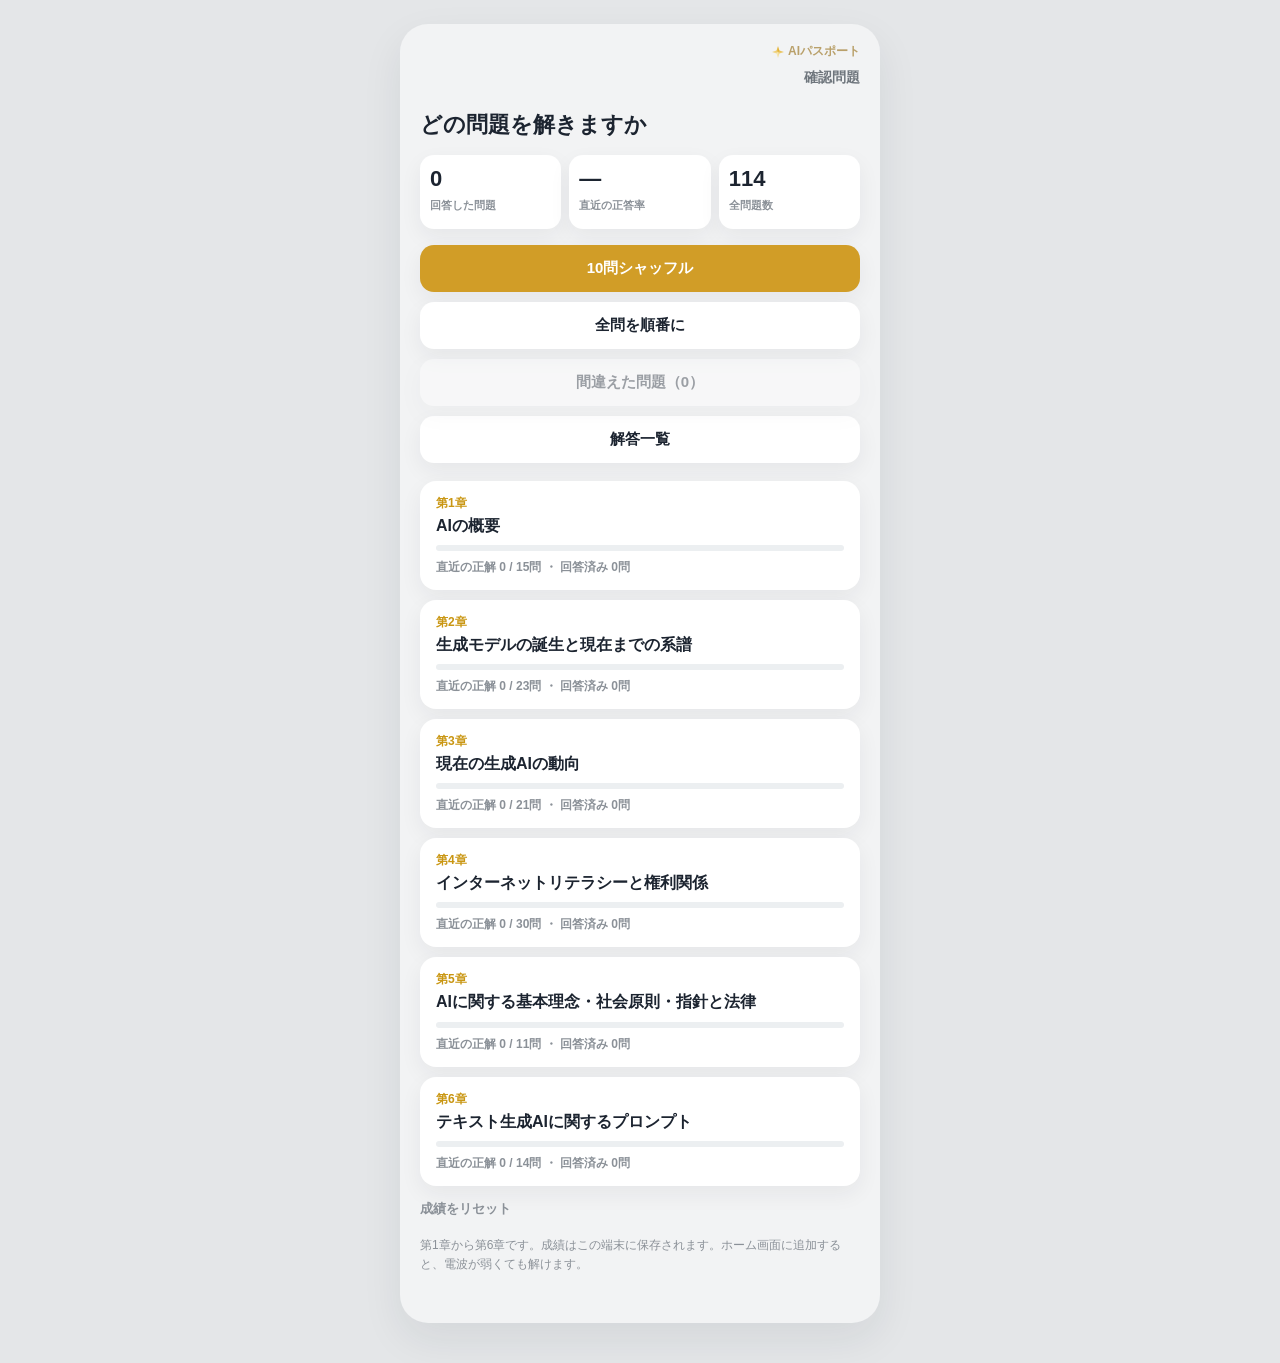
==== index.html @ b7fc62f2 "Add a phone-ready quiz so it can be opened away from the computer. Co-authored-by: Cursor <cursorage" ====
<!DOCTYPE html>
<html lang="ja">
<head>
  <meta charset="UTF-8">
  <meta name="viewport" content="width=device-width, initial-scale=1, viewport-fit=cover">
  <meta name="theme-color" content="#c98c00">
  <meta name="apple-mobile-web-app-capable" content="yes">
  <meta name="mobile-web-app-capable" content="yes">
  <meta name="apple-mobile-web-app-status-bar-style" content="default">
  <meta name="apple-mobile-web-app-title" content="AIパスポート">
  <title>AIパスポート 確認問題</title>
  <link rel="manifest" href="manifest.json">
  <link rel="apple-touch-icon" href="icon-180.png">
  <link rel="stylesheet" href="css/style.css">
</head>
<body>
  <div class="app" id="app"></div>
  <script src="js/questions.js"></script>
  <script src="js/app.js"></script>
</body>
</html>
---- css/style.css ----
:root {
  --bg: #f2f3f4;
  --ink: #1c2430;
  --muted: #8b9198;
  --gold: #d19d27;
  --gold-deep: #c99612;
  --pill: #e3b133;
  --card: #fff;
  --dim: #d5d8dc;
  --ok: #2f9e44;
  --ng: #c4523a;
  --shadow: 0 8px 22px rgba(28, 36, 48, 0.06);
}

* { box-sizing: border-box; }

html, body {
  margin: 0;
  min-height: 100%;
}

body {
  font-family: "Hiragino Sans", "Hiragino Kaku Gothic ProN", "Yu Gothic", sans-serif;
  color: var(--ink);
  background: #e4e6e8;
  line-height: 1.6;
}

button { font-family: inherit; cursor: pointer; }

.screen {
  width: min(480px, 100%);
  min-height: 100vh;
  margin: 0 auto;
  background: var(--bg);
  padding: 16px 20px 36px;
}

.drill-head {
  display: flex;
  align-items: flex-start;
  justify-content: space-between;
  gap: 12px;
  min-height: 48px;
}

.close {
  width: 42px;
  height: 42px;
  border: 0;
  border-radius: 50%;
  background: #fff;
  color: #9aa1a8;
  font-size: 22px;
  line-height: 1;
  box-shadow: 0 4px 14px rgba(28, 36, 48, 0.08);
  flex: none;
}

.series { text-align: right; margin-left: auto; }

.kicker {
  display: inline-flex;
  align-items: center;
  gap: 4px;
  color: #b9a06a;
  font-size: 12px;
  font-weight: 700;
}

.spark {
  width: 12px;
  height: 12px;
  background: conic-gradient(from 20deg, #e3b133, #f6e7b2, #e3b133);
  clip-path: polygon(50% 0, 62% 38%, 100% 50%, 62% 62%, 50% 100%, 38% 62%, 0 50%, 38% 38%);
}

.series-name {
  color: #6e757c;
  font-size: 14px;
  font-weight: 700;
}

.qcount {
  display: flex;
  align-items: baseline;
  gap: 8px;
  margin: 18px 0 12px;
}

.qpill {
  background: var(--pill);
  color: #fff;
  font-weight: 800;
  font-size: 15px;
  border-radius: 8px;
  padding: 2px 8px 3px;
  letter-spacing: 0.02em;
}

.qtotal {
  font-weight: 800;
  font-size: 16px;
}

.prompt {
  margin: 0;
  font-size: 22px;
  font-weight: 800;
  line-height: 1.55;
  letter-spacing: 0.01em;
}

.hint {
  display: flex;
  align-items: center;
  gap: 6px;
  margin: 14px 0 18px;
  color: #a0a6ad;
  font-size: 13px;
}

.hint i {
  width: 16px;
  height: 16px;
  border: 1.5px solid #c5ccd2;
  border-radius: 50%;
  display: inline-grid;
  place-items: center;
  font-style: normal;
  font-size: 11px;
  font-weight: 700;
  color: #aeb6bd;
}

.choices {
  display: grid;
  grid-template-columns: 1fr 1fr;
  gap: 14px;
}

.choice {
  position: relative;
  background: var(--card);
  border: 2px solid transparent;
  border-radius: 22px;
  box-shadow: var(--shadow);
  padding: 22px 10px 16px;
  color: var(--ink);
}

.choice:hover:not(:disabled) { transform: translateY(-1px); }

.choice:disabled { cursor: default; }

.symbol {
  width: 92px;
  height: 92px;
  margin: 0 auto 12px;
  border-radius: 50%;
  background: var(--gold);
  display: grid;
  place-items: center;
  position: relative;
}

.ring {
  width: 40px;
  height: 40px;
  border: 4px solid #fff;
  border-radius: 50%;
}

.cross { position: relative; }

.cross b {
  position: absolute;
  width: 36px;
  height: 5px;
  border-radius: 4px;
  background: #fff;
  left: 50%;
  top: 50%;
}

.cross b:first-child { transform: translate(-50%, -50%) rotate(45deg); }
.cross b:last-child { transform: translate(-50%, -50%) rotate(-45deg); }

.choice-label {
  display: block;
  font-size: 15px;
  font-weight: 800;
}

.choice.is-dim .symbol { background: var(--dim); }
.choice.is-dim .choice-label { color: #c5c9ce; }
.choice.is-picked { border-color: var(--gold); }

.badge {
  display: none;
  position: absolute;
  top: -8px;
  right: -8px;
  width: 28px;
  height: 28px;
  border-radius: 50%;
  background: #fff;
  box-shadow: 0 2px 8px rgba(28, 36, 48, 0.12);
  place-items: center;
}

.choice.is-picked .badge { display: grid; }

.badge svg { display: block; }

.feedback {
  margin: 22px -20px 0;
  padding: 8px 20px 8px;
  background: linear-gradient(#f6f3ee, #f3efe8 40%, #f2f3f4);
}

.verdict {
  display: flex;
  align-items: center;
  gap: 8px;
  font-size: 20px;
  font-weight: 800;
  margin: 4px 0 12px;
}

.verdict.good { color: var(--ok); }
.verdict.bad { color: var(--ng); }

.vmark {
  width: 24px;
  height: 24px;
  border-radius: 50%;
  display: grid;
  place-items: center;
  color: #fff;
  font-size: 14px;
}

.verdict.good .vmark { background: var(--ok); }
.verdict.bad .vmark { background: var(--ng); }

.point {
  background: #fff;
  border-radius: 16px;
  padding: 16px 16px 14px;
  box-shadow: 0 6px 18px rgba(28, 36, 48, 0.05);
}

.point-head {
  display: flex;
  align-items: center;
  gap: 8px;
  margin-bottom: 10px;
  font-weight: 800;
  font-size: 16px;
}

.point p {
  margin: 0 0 10px;
  font-weight: 700;
  font-size: 15px;
  line-height: 1.75;
}

.point p:last-child { margin-bottom: 0; }

.next {
  width: 100%;
  margin-top: 16px;
  border: 0;
  background: #fff;
  color: var(--ink);
  border-radius: 16px;
  padding: 16px 12px;
  font-size: 16px;
  font-weight: 800;
  box-shadow: 0 10px 24px rgba(28, 36, 48, 0.08);
}

.next:disabled { opacity: 0.45; cursor: not-allowed; }

.home-lead {
  margin: 22px 0 8px;
  font-size: 22px;
  font-weight: 800;
  line-height: 1.4;
}

.stats {
  display: grid;
  grid-template-columns: repeat(3, 1fr);
  gap: 8px;
  margin: 14px 0 16px;
}

.stat {
  background: #fff;
  border-radius: 14px;
  padding: 12px 10px;
  box-shadow: var(--shadow);
}

.stat b {
  display: block;
  font-size: 22px;
  line-height: 1.1;
}

.stat span {
  color: var(--muted);
  font-size: 11px;
  font-weight: 700;
}

.actions {
  display: flex;
  flex-direction: column;
  gap: 10px;
  margin-bottom: 18px;
}

.btn {
  border: 0;
  border-radius: 14px;
  padding: 14px 16px;
  font-size: 15px;
  font-weight: 800;
  background: var(--gold);
  color: #fff;
  box-shadow: var(--shadow);
}

.btn.secondary {
  background: #fff;
  color: var(--ink);
}

.btn:disabled { opacity: 0.4; cursor: not-allowed; }

.chapters { display: flex; flex-direction: column; gap: 10px; }

.chapter {
  text-align: left;
  background: #fff;
  border: 0;
  border-radius: 16px;
  padding: 14px 16px;
  box-shadow: var(--shadow);
  color: inherit;
}

.chapter .num {
  color: var(--gold-deep);
  font-size: 12px;
  font-weight: 800;
}

.chapter strong {
  display: block;
  margin: 2px 0 8px;
  font-size: 16px;
  line-height: 1.45;
}

.bar {
  height: 6px;
  background: #eceff1;
  border-radius: 99px;
  overflow: hidden;
}

.bar > i {
  display: block;
  height: 100%;
  width: 0;
  background: var(--gold);
}

.chapter small {
  display: block;
  margin-top: 8px;
  color: var(--muted);
  font-size: 12px;
  font-weight: 700;
}

.linkish {
  border: 0;
  background: transparent;
  color: var(--muted);
  font-size: 13px;
  font-weight: 700;
  padding: 14px 0 0;
}

.score {
  font-size: 56px;
  font-weight: 800;
  line-height: 1;
  margin: 18px 0 4px;
}

.score span { font-size: 22px; color: var(--muted); }

.wrong-list {
  list-style: none;
  margin: 12px 0 0;
  padding: 0;
  display: flex;
  flex-direction: column;
  gap: 10px;
}

.wrong-list li {
  background: #fff;
  border-radius: 16px;
  padding: 14px;
  box-shadow: var(--shadow);
}

.wrong-list .q { font-weight: 800; margin: 4px 0; }

.tag {
  display: inline-block;
  font-size: 12px;
  font-weight: 800;
  color: var(--ng);
}

.footer-note {
  color: var(--muted);
  font-size: 12px;
  margin-top: 16px;
}

.screen.wide { width: min(760px, 100%); }

.key-tabs {
  display: flex;
  gap: 8px;
  overflow-x: auto;
  margin: 16px 0 8px;
  padding-bottom: 4px;
}

.key-tab {
  border: 0;
  background: #fff;
  color: var(--ink);
  border-radius: 999px;
  padding: 8px 12px;
  font-size: 13px;
  font-weight: 800;
  box-shadow: var(--shadow);
  flex: none;
}

.key-tab.is-on {
  background: var(--gold);
  color: #fff;
}

.key-count {
  margin: 8px 0 12px;
  color: var(--muted);
  font-size: 13px;
  font-weight: 700;
}

.key-list {
  list-style: none;
  margin: 0;
  padding: 0;
  display: flex;
  flex-direction: column;
  gap: 10px;
}

.key-row {
  display: flex;
  gap: 12px;
  background: #fff;
  border-radius: 16px;
  padding: 14px;
  box-shadow: var(--shadow);
}

.key-mark {
  width: 42px;
  height: 42px;
  border-radius: 50%;
  display: grid;
  place-items: center;
  font-size: 22px;
  font-weight: 800;
  color: #fff;
  flex: none;
}

.key-mark.yes { background: var(--ok); }
.key-mark.no { background: var(--gold); }

.key-no {
  font-size: 13px;
  font-weight: 800;
  color: var(--gold-deep);
}

.key-prompt {
  margin: 4px 0 6px;
  font-weight: 800;
  line-height: 1.6;
}

.key-note {
  margin: 0;
  color: #4d5660;
  font-size: 13px;
  line-height: 1.7;
}

@media (min-width: 520px) {
  body { padding: 24px 0 40px; }
  .screen {
    min-height: calc(100vh - 64px);
    border-radius: 28px;
    box-shadow: 0 16px 40px rgba(28, 36, 48, 0.08);
  }
}
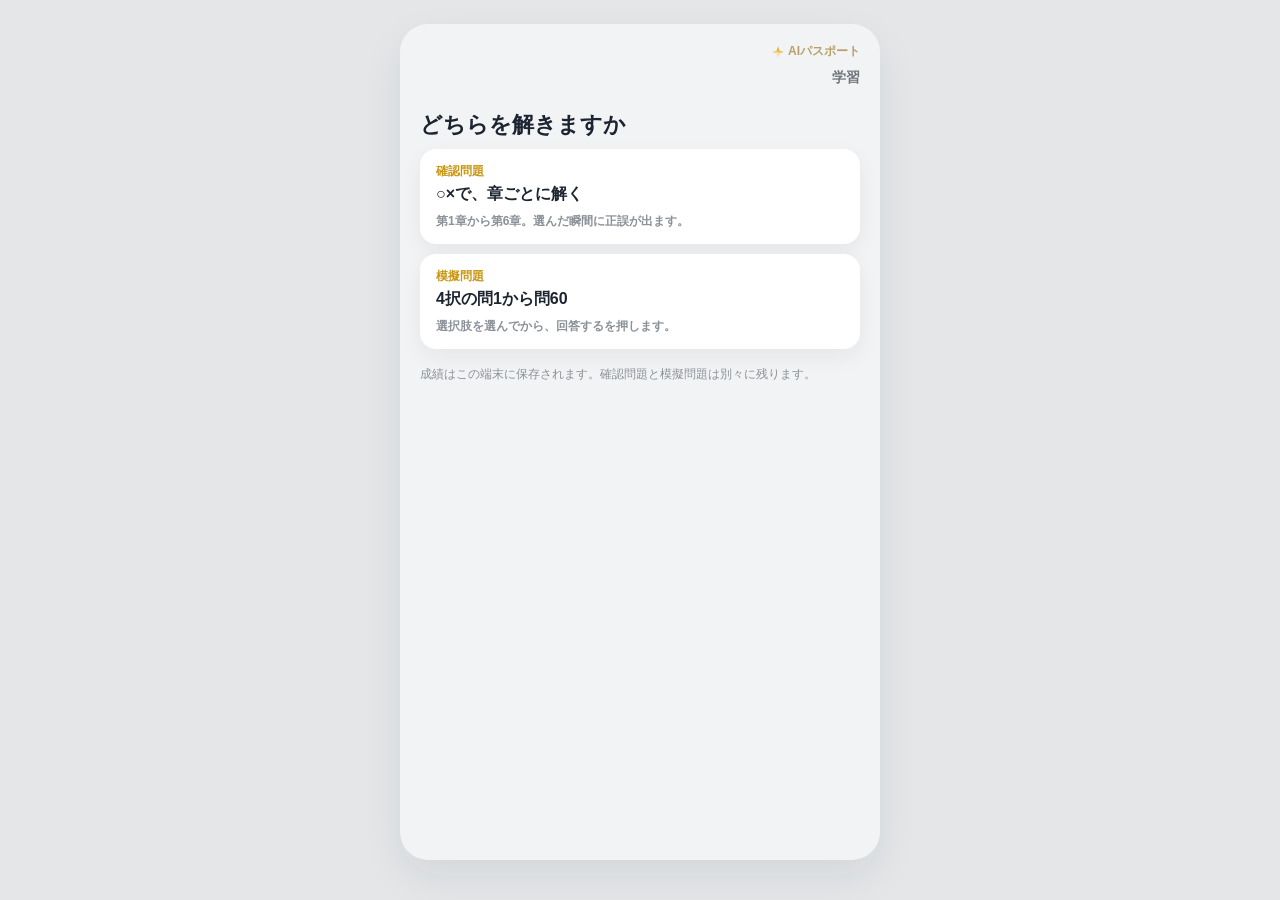
==== commit 174d753f: "Add the mock exam beside the confirmation quiz. Both open from the same page, and the existing publi" ====
--- a/index.html
+++ b/index.html
@@ -2,20 +2,12 @@
 <html lang="ja">
 <head>
   <meta charset="UTF-8">
-  <meta name="viewport" content="width=device-width, initial-scale=1, viewport-fit=cover">
-  <meta name="theme-color" content="#c98c00">
-  <meta name="apple-mobile-web-app-capable" content="yes">
-  <meta name="mobile-web-app-capable" content="yes">
-  <meta name="apple-mobile-web-app-status-bar-style" content="default">
-  <meta name="apple-mobile-web-app-title" content="AIパスポート">
-  <title>AIパスポート 確認問題</title>
-  <link rel="manifest" href="manifest.json">
-  <link rel="apple-touch-icon" href="icon-180.png">
-  <link rel="stylesheet" href="css/style.css">
+  <meta name="viewport" content="width=device-width, initial-scale=1">
+  <meta http-equiv="refresh" content="0; url=lesson/">
+  <title>AIパスポート</title>
+  <script>location.replace("lesson/");</script>
 </head>
 <body>
-  <div class="app" id="app"></div>
-  <script src="js/questions.js"></script>
-  <script src="js/app.js"></script>
+  <p><a href="lesson/">AIパスポートを開く</a></p>
 </body>
 </html>
